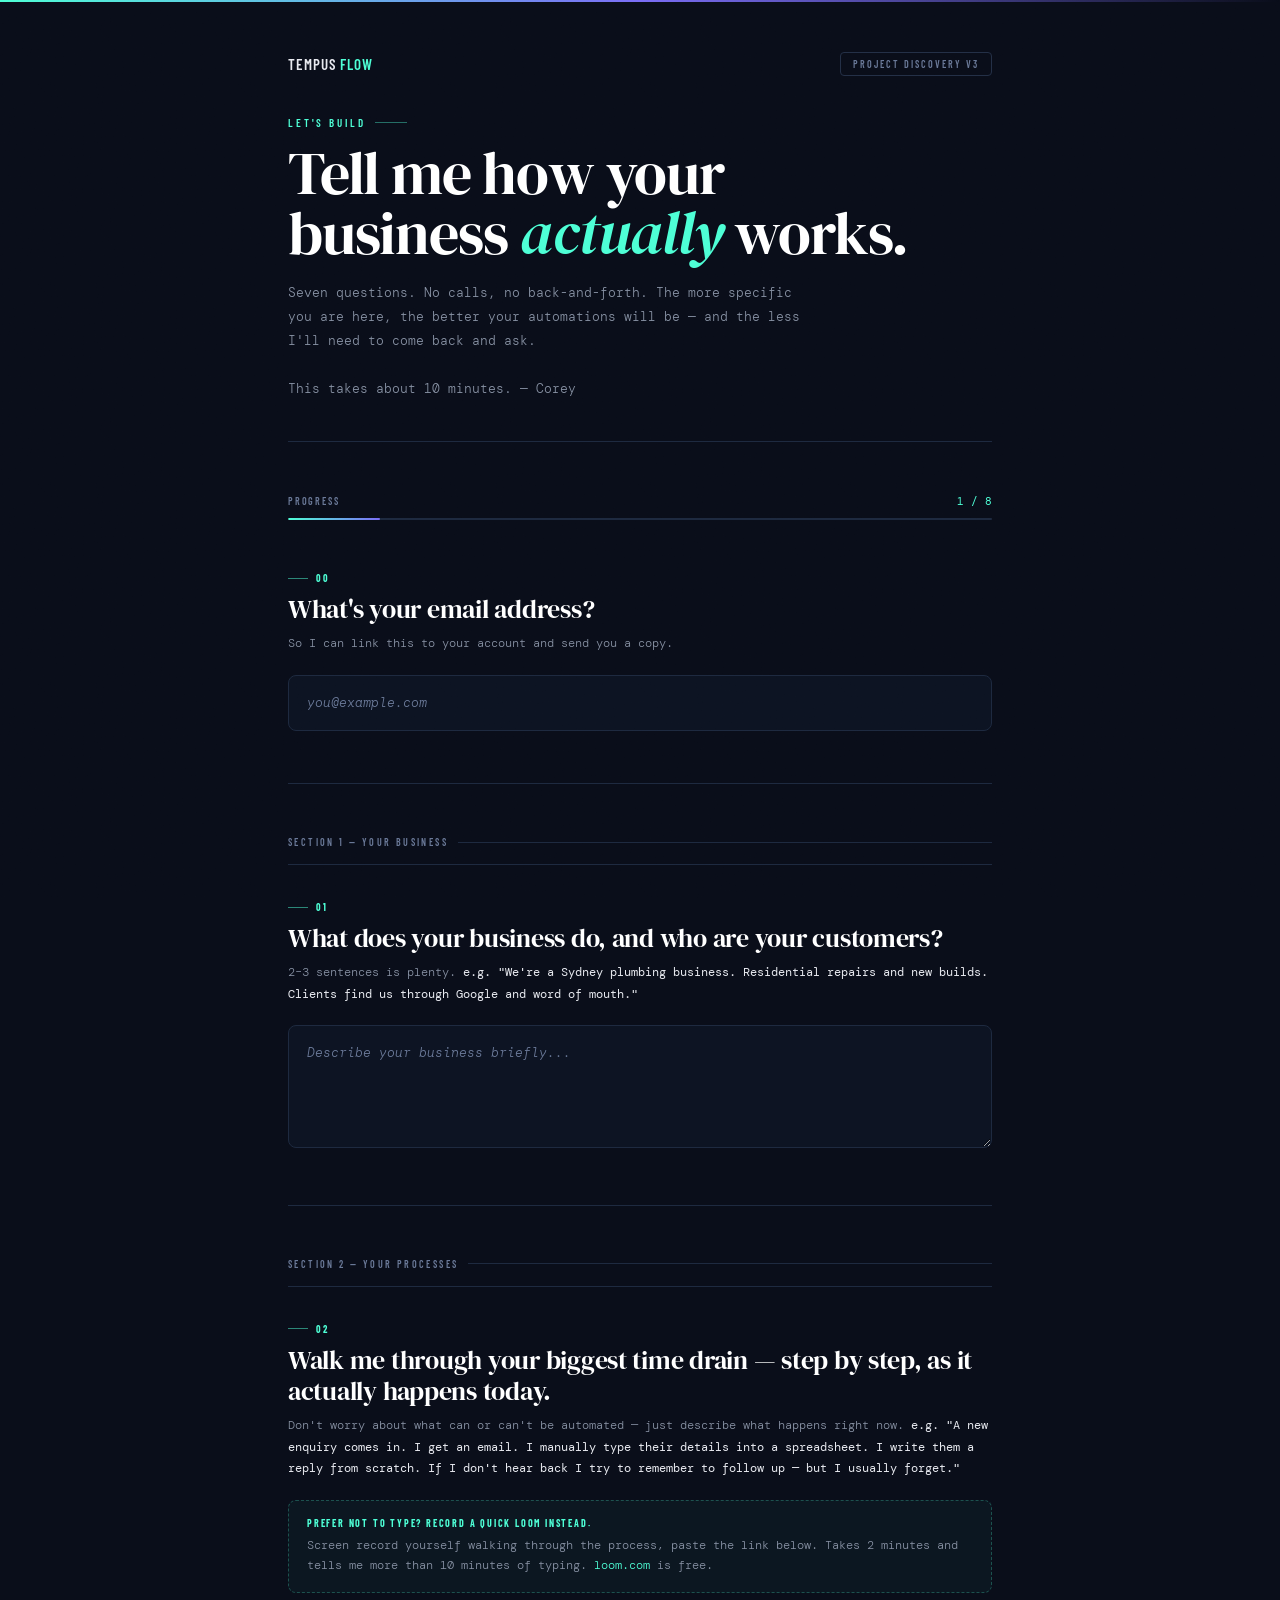
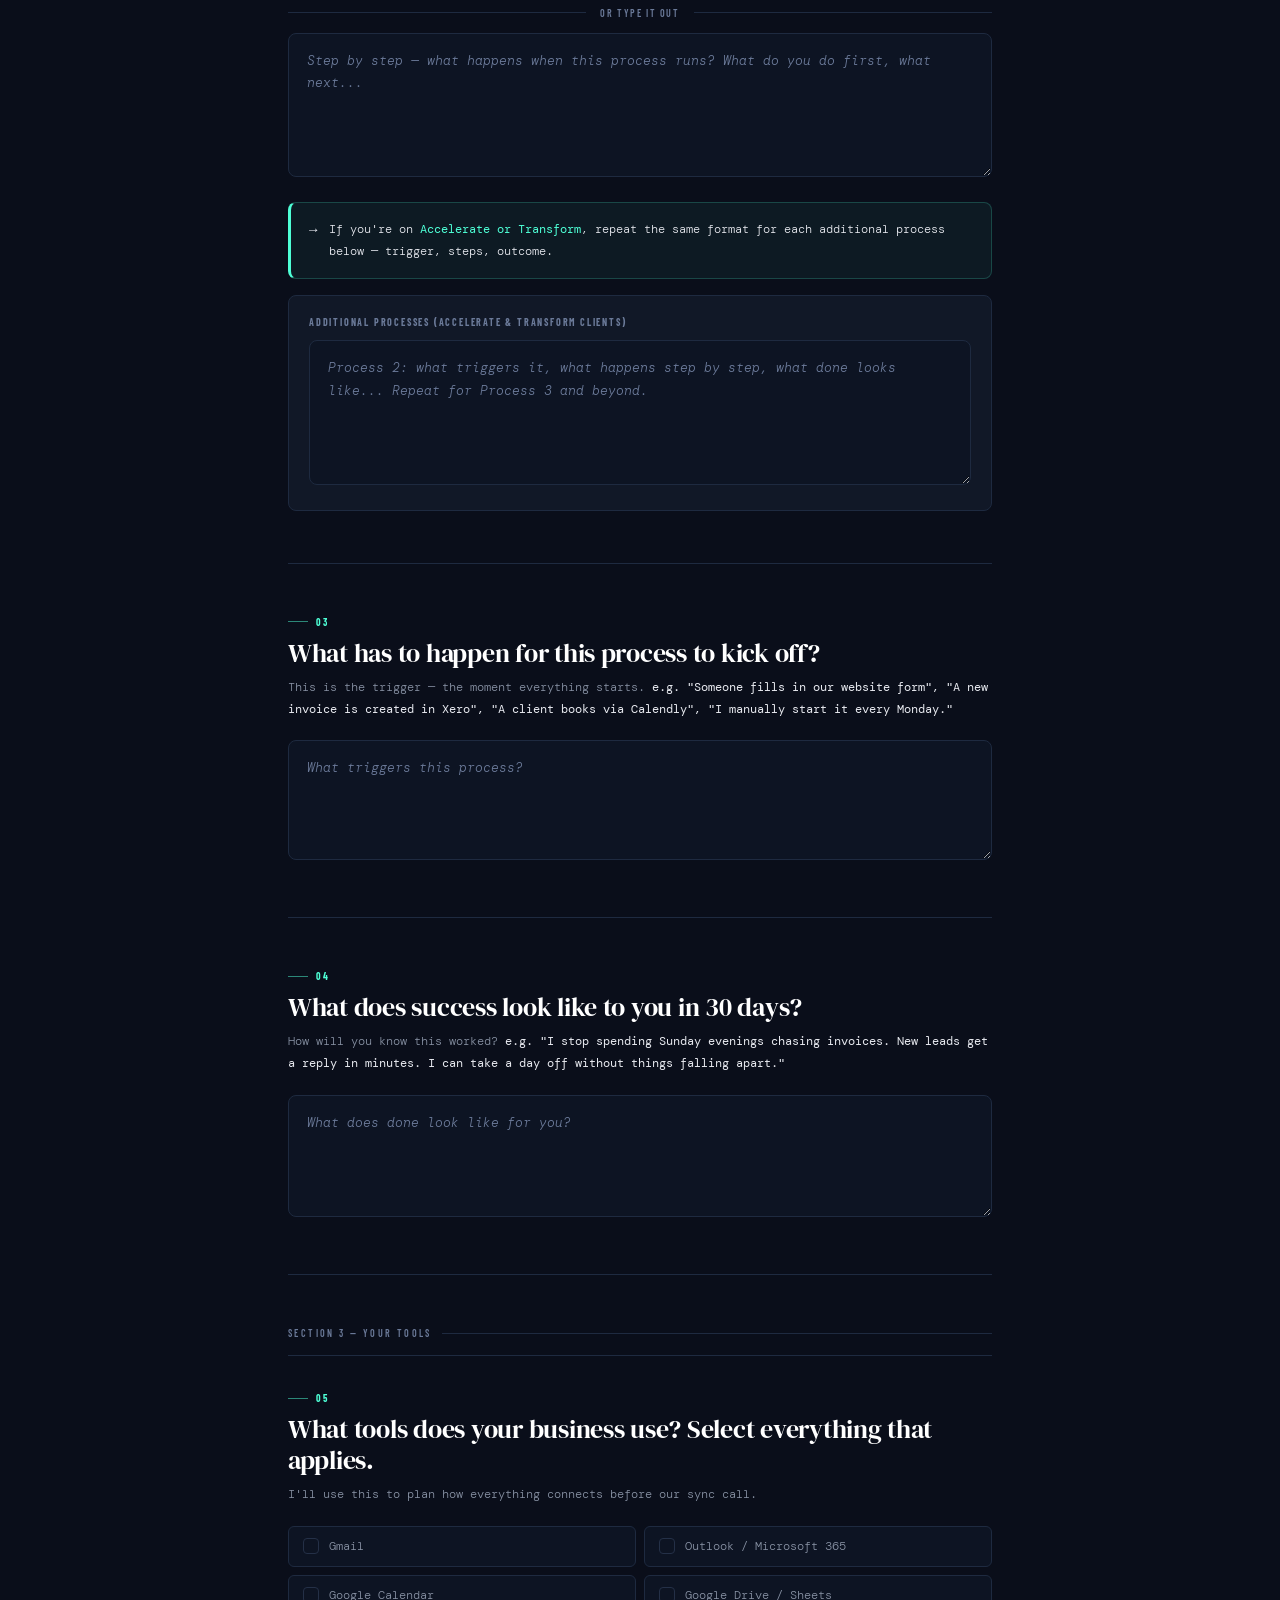
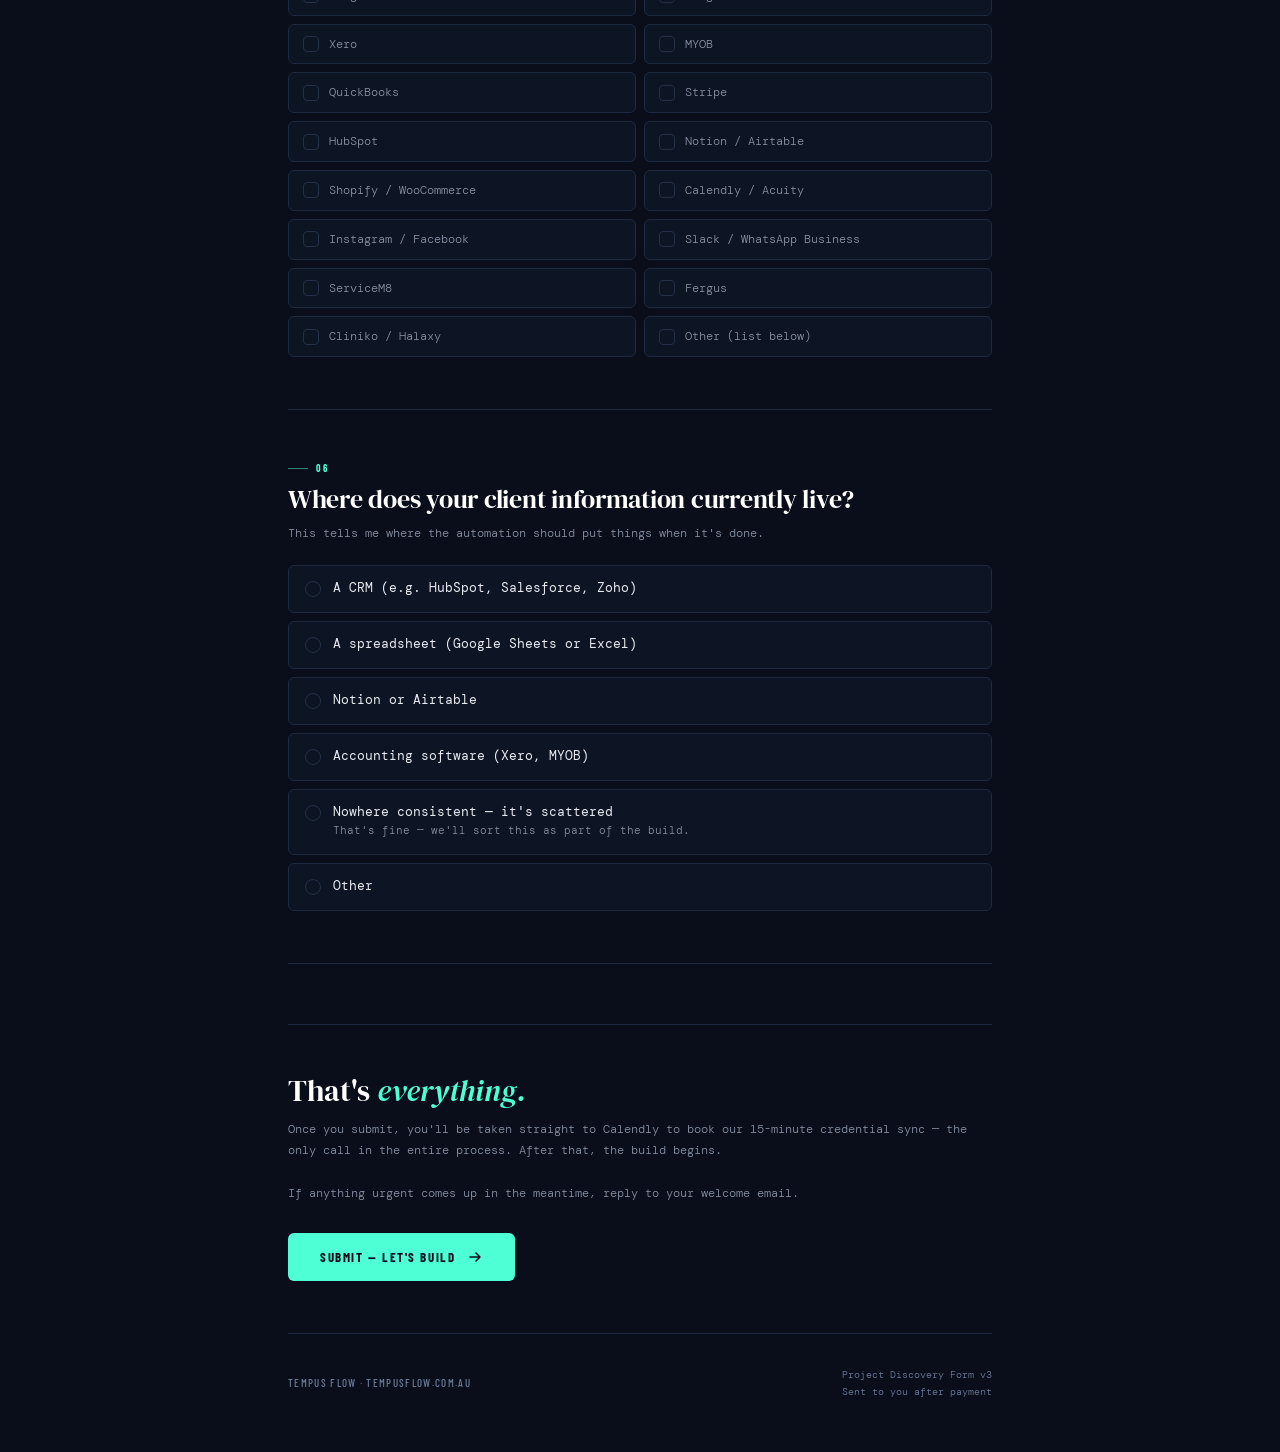
==== discovery.html @ c1fef7b9 "Add discovery form page and clean up mobile CSS - discovery.html: branded post-payment onboarding fo" ====
<!DOCTYPE html>
<html lang="en">
<head>
<meta charset="UTF-8">
<meta name="viewport" content="width=device-width, initial-scale=1.0">
<title>Tempus Flow — Project Discovery Form</title>
<link href="https://fonts.googleapis.com/css2?family=DM+Serif+Display:ital@0;1&family=DM+Mono:wght@300;400;500&family=Barlow+Condensed:wght@400;500;600;700&display=swap" rel="stylesheet">
<style>
  :root {
    --midnight: #0A0E1A;
    --teal: #4EFFD6;
    --violet: #7B6EF6;
    --gold: #C9A84C;
    --cloud: #E8EAF0;
    --muted: #6B7A99;
    --muted2: #8892A4;
    --card: #111827;
    --card2: #0D1423;
    --border: #1E2A40;
    --border2: #243047;
    --f-head: 'DM Serif Display', serif;
    --f-mono: 'DM Mono', monospace;
    --f-ui: 'Barlow Condensed', sans-serif;
  }

  *, *::before, *::after { margin: 0; padding: 0; box-sizing: border-box; }
  html { scroll-behavior: smooth; }

  body {
    background: var(--midnight);
    color: var(--cloud);
    font-family: var(--f-mono);
    font-weight: 300;
    overflow-x: hidden;
    min-height: 100vh;
  }

  body::after {
    content: '';
    position: fixed;
    inset: 0;
    z-index: 9000;
    pointer-events: none;
    opacity: 0.18;
    background-image: url("data:image/svg+xml,%3Csvg xmlns='http://www.w3.org/2000/svg' width='200' height='200'%3E%3Cfilter id='n'%3E%3CfeTurbulence type='fractalNoise' baseFrequency='.85' numOctaves='4' stitchTiles='stitch'/%3E%3C/filter%3E%3Crect width='200' height='200' filter='url(%23n)' opacity='.05'/%3E%3C/svg%3E");
  }

  .top-bar {
    height: 2px;
    background: linear-gradient(90deg, var(--teal), var(--violet), transparent);
    position: fixed;
    top: 0; left: 0; right: 0;
    z-index: 100;
  }

  .wrap {
    max-width: 760px;
    margin: 0 auto;
    padding: 0 28px;
    position: relative;
    z-index: 1;
  }

  /* ── HEADER ── */
  header {
    padding: 52px 0 40px;
    border-bottom: 1px solid var(--border);
    margin-bottom: 52px;
  }

  .logo-row {
    display: flex;
    align-items: center;
    justify-content: space-between;
    margin-bottom: 40px;
  }

  .logo { display: flex; align-items: center; gap: 10px; }

  .logo-name {
    font-family: var(--f-ui);
    font-size: 15px;
    font-weight: 600;
    letter-spacing: .06em;
    text-transform: uppercase;
    color: var(--cloud);
  }

  .logo-name em { color: var(--teal); font-style: normal; }

  .doc-tag {
    font-family: var(--f-ui);
    font-size: 10px;
    font-weight: 600;
    letter-spacing: .2em;
    text-transform: uppercase;
    color: var(--muted);
    padding: 5px 12px;
    border: 1px solid var(--border2);
    border-radius: 4px;
  }

  .hero-label {
    font-family: var(--f-ui);
    font-size: 11px;
    font-weight: 600;
    letter-spacing: .26em;
    text-transform: uppercase;
    color: var(--teal);
    margin-bottom: 14px;
    display: flex;
    align-items: center;
    gap: 10px;
  }

  .hero-label::after {
    content: '';
    width: 32px;
    height: 1px;
    background: var(--teal);
    opacity: .4;
  }

  h1 {
    font-family: var(--f-head);
    font-size: clamp(38px, 6vw, 60px);
    font-weight: 400;
    line-height: 1;
    letter-spacing: -.02em;
    color: #fff;
    margin-bottom: 18px;
  }

  h1 em { color: var(--teal); font-style: italic; }

  .hero-sub {
    font-family: var(--f-mono);
    font-size: 13px;
    font-weight: 300;
    color: var(--muted2);
    line-height: 1.85;
    max-width: 520px;
  }

  /* ── PROGRESS ── */
  .progress-bar {
    width: 100%;
    height: 2px;
    background: var(--border);
    border-radius: 2px;
    margin-bottom: 52px;
    overflow: hidden;
  }

  .progress-fill {
    height: 100%;
    background: linear-gradient(90deg, var(--teal), var(--violet));
    border-radius: 2px;
    width: 0%;
    transition: width .4s ease;
  }

  .progress-label {
    display: flex;
    justify-content: space-between;
    align-items: center;
    margin-bottom: 10px;
  }

  .progress-text {
    font-family: var(--f-ui);
    font-size: 10px;
    font-weight: 600;
    letter-spacing: .18em;
    text-transform: uppercase;
    color: var(--muted);
  }

  .progress-num {
    font-family: var(--f-mono);
    font-size: 11px;
    font-weight: 400;
    color: var(--teal);
  }

  /* ── QUESTIONS ── */
  .question-block {
    margin-bottom: 52px;
    padding-bottom: 52px;
    border-bottom: 1px solid var(--border);
  }

  .question-block:last-of-type { border-bottom: none; }

  .q-num {
    font-family: var(--f-ui);
    font-size: 10px;
    font-weight: 700;
    letter-spacing: .22em;
    text-transform: uppercase;
    color: var(--teal);
    margin-bottom: 10px;
    display: flex;
    align-items: center;
    gap: 8px;
  }

  .q-num::before {
    content: '';
    width: 20px;
    height: 1px;
    background: var(--teal);
    opacity: .5;
  }

  .q-label {
    font-family: var(--f-head);
    font-size: clamp(20px, 3vw, 26px);
    font-weight: 400;
    color: #fff;
    line-height: 1.2;
    margin-bottom: 8px;
    letter-spacing: -.01em;
  }

  .q-helper {
    font-family: var(--f-mono);
    font-size: 12px;
    font-weight: 300;
    color: var(--muted2);
    line-height: 1.8;
    margin-bottom: 20px;
  }

  .q-helper strong { color: var(--cloud); font-weight: 400; }

  /* ── INPUTS ── */
  textarea, input[type="text"], input[type="email"] {
    width: 100%;
    background: var(--card2);
    border: 1px solid var(--border);
    border-radius: 8px;
    color: var(--cloud);
    font-family: var(--f-mono);
    font-size: 13px;
    font-weight: 300;
    padding: 16px 18px;
    outline: none;
    resize: vertical;
    transition: border-color .2s, background .2s;
    line-height: 1.7;
    -webkit-appearance: none;
  }

  textarea:focus, input[type="text"]:focus, input[type="email"]:focus {
    border-color: var(--teal);
    background: rgba(78, 255, 214, .03);
  }

  textarea::placeholder, input::placeholder {
    color: var(--muted);
    font-style: italic;
  }

  textarea { min-height: 120px; }

  input.field-error { border-color: #FF6B6B !important; }

  /* ── CHECKBOXES ── */
  .check-grid {
    display: grid;
    grid-template-columns: 1fr 1fr;
    gap: 8px;
  }

  @media (max-width: 520px) { .check-grid { grid-template-columns: 1fr; } }

  .check-item {
    display: flex;
    align-items: center;
    gap: 10px;
    padding: 11px 14px;
    background: var(--card2);
    border: 1px solid var(--border);
    border-radius: 6px;
    cursor: pointer;
    transition: border-color .15s, background .15s;
    user-select: none;
  }

  .check-item:hover { border-color: var(--border2); background: rgba(255,255,255,.02); }

  .check-item.selected {
    border-color: var(--teal);
    background: rgba(78, 255, 214, .05);
  }

  .check-box {
    width: 16px;
    height: 16px;
    border: 1.5px solid var(--border2);
    border-radius: 4px;
    flex-shrink: 0;
    display: flex;
    align-items: center;
    justify-content: center;
    transition: border-color .15s, background .15s;
  }

  .check-item.selected .check-box { border-color: var(--teal); background: var(--teal); }

  .check-box svg { width: 10px; height: 10px; opacity: 0; transition: opacity .15s; }
  .check-item.selected .check-box svg { opacity: 1; }

  .check-label {
    font-family: var(--f-mono);
    font-size: 12px;
    font-weight: 300;
    color: var(--muted2);
    line-height: 1.4;
  }

  .check-item.selected .check-label { color: var(--cloud); }

  /* ── RADIO ── */
  .radio-stack { display: flex; flex-direction: column; gap: 8px; }

  .radio-item {
    display: flex;
    align-items: flex-start;
    gap: 12px;
    padding: 14px 16px;
    background: var(--card2);
    border: 1px solid var(--border);
    border-radius: 6px;
    cursor: pointer;
    transition: border-color .15s, background .15s;
    user-select: none;
  }

  .radio-item:hover { border-color: var(--border2); background: rgba(255,255,255,.02); }
  .radio-item.selected { border-color: var(--teal); background: rgba(78, 255, 214, .05); }

  .radio-dot {
    width: 16px;
    height: 16px;
    border: 1.5px solid var(--border2);
    border-radius: 50%;
    flex-shrink: 0;
    margin-top: 1px;
    display: flex;
    align-items: center;
    justify-content: center;
    transition: border-color .15s;
  }

  .radio-item.selected .radio-dot { border-color: var(--teal); }

  .radio-dot-inner {
    width: 8px;
    height: 8px;
    border-radius: 50%;
    background: var(--teal);
    opacity: 0;
    transition: opacity .15s;
  }

  .radio-item.selected .radio-dot-inner { opacity: 1; }
  .radio-content { flex: 1; }

  .radio-label {
    font-family: var(--f-mono);
    font-size: 12.5px;
    font-weight: 400;
    color: var(--cloud);
    margin-bottom: 2px;
  }

  .radio-sub {
    font-family: var(--f-mono);
    font-size: 11px;
    font-weight: 300;
    color: var(--muted2);
    line-height: 1.6;
  }

  /* ── MEDIA OPTION ── */
  .media-option {
    margin-top: 16px;
    padding: 16px 18px;
    background: rgba(78, 255, 214, .04);
    border: 1px dashed rgba(78, 255, 214, .25);
    border-radius: 8px;
  }

  .media-option-label {
    font-family: var(--f-ui);
    font-size: 10px;
    font-weight: 700;
    letter-spacing: .18em;
    text-transform: uppercase;
    color: var(--teal);
    margin-bottom: 6px;
  }

  .media-option-text {
    font-family: var(--f-mono);
    font-size: 12px;
    font-weight: 300;
    color: var(--muted2);
    line-height: 1.7;
  }

  .media-option-text a { color: var(--teal); text-decoration: none; }

  .divider-or {
    display: flex;
    align-items: center;
    gap: 14px;
    margin: 14px 0;
    font-family: var(--f-ui);
    font-size: 10px;
    font-weight: 600;
    letter-spacing: .16em;
    text-transform: uppercase;
    color: var(--muted);
  }

  .divider-or::before, .divider-or::after {
    content: '';
    flex: 1;
    height: 1px;
    background: var(--border);
  }

  /* ── CONDITIONAL ── */
  .conditional-block {
    display: none;
    margin-top: 20px;
    padding: 20px;
    background: var(--card);
    border: 1px solid var(--border);
    border-radius: 8px;
  }

  .conditional-block.visible { display: block; }

  .conditional-label {
    font-family: var(--f-ui);
    font-size: 10px;
    font-weight: 700;
    letter-spacing: .18em;
    text-transform: uppercase;
    color: var(--muted);
    margin-bottom: 12px;
  }

  /* ── SUBMIT ── */
  .submit-section {
    margin-top: 60px;
    padding-top: 48px;
    border-top: 1px solid var(--border);
  }

  .submit-intro {
    font-family: var(--f-head);
    font-size: clamp(22px, 3.5vw, 30px);
    font-weight: 400;
    color: #fff;
    line-height: 1.2;
    margin-bottom: 10px;
  }

  .submit-intro em { color: var(--teal); font-style: italic; }

  .submit-sub {
    font-family: var(--f-mono);
    font-size: 12px;
    font-weight: 300;
    color: var(--muted2);
    line-height: 1.8;
    margin-bottom: 28px;
  }

  .btn-submit {
    display: inline-flex;
    align-items: center;
    gap: 12px;
    background: var(--teal);
    color: var(--midnight);
    font-family: var(--f-ui);
    font-size: 13px;
    font-weight: 700;
    letter-spacing: .12em;
    text-transform: uppercase;
    padding: 16px 32px;
    border-radius: 6px;
    border: none;
    cursor: pointer;
    transition: opacity .15s, transform .15s;
  }

  .btn-submit:hover:not(:disabled) { opacity: .9; transform: translateY(-1px); }
  .btn-submit:active:not(:disabled) { transform: translateY(0); }
  .btn-submit:disabled { opacity: .5; cursor: not-allowed; }

  .btn-submit svg { width: 16px; height: 16px; transition: transform .2s; }
  .btn-submit:hover:not(:disabled) svg { transform: translateX(3px); }

  /* ── CALLOUT ── */
  .callout {
    display: flex;
    gap: 12px;
    align-items: flex-start;
    padding: 16px 18px;
    background: rgba(78, 255, 214, .05);
    border: 1px solid rgba(78, 255, 214, .2);
    border-left: 3px solid var(--teal);
    border-radius: 8px;
    margin-top: 16px;
  }

  .callout-icon { font-size: 14px; flex-shrink: 0; margin-top: 1px; }

  .callout-text {
    font-family: var(--f-mono);
    font-size: 12px;
    font-weight: 300;
    color: var(--cloud);
    line-height: 1.8;
  }

  .callout-text strong { color: var(--teal); font-weight: 400; }

  /* ── ERROR ── */
  .error-msg {
    display: none;
    margin-top: 16px;
    padding: 14px 18px;
    background: rgba(255, 107, 107, .06);
    border: 1px solid rgba(255, 107, 107, .3);
    border-radius: 8px;
    font-family: var(--f-mono);
    font-size: 12px;
    font-weight: 300;
    color: #FF6B6B;
    line-height: 1.7;
  }

  /* ── SUCCESS SCREEN ── */
  #success-screen {
    display: none;
    text-align: center;
    padding: 80px 0 120px;
  }

  .success-icon {
    width: 64px;
    height: 64px;
    border-radius: 50%;
    background: rgba(78,255,214,0.08);
    border: 1px solid var(--teal);
    display: inline-flex;
    align-items: center;
    justify-content: center;
    color: var(--teal);
    box-shadow: 0 0 40px -8px rgba(78,255,214,0.4);
    margin-bottom: 28px;
  }

  .success-title {
    font-family: var(--f-head);
    font-size: clamp(28px, 4vw, 42px);
    font-weight: 400;
    color: #fff;
    line-height: 1.1;
    margin-bottom: 16px;
  }

  .success-title em { color: var(--teal); font-style: italic; }

  .success-sub {
    font-family: var(--f-mono);
    font-size: 13px;
    font-weight: 300;
    color: var(--muted2);
    line-height: 1.8;
    max-width: 460px;
    margin: 0 auto 32px;
  }

  .success-redirecting {
    font-family: var(--f-ui);
    font-size: 10px;
    font-weight: 600;
    letter-spacing: .22em;
    text-transform: uppercase;
    color: var(--muted);
  }

  /* ── SECTION DIVIDERS ── */
  .section-head {
    margin-bottom: 36px;
    padding-bottom: 16px;
    border-bottom: 1px solid var(--border);
  }

  .section-tag {
    font-family: var(--f-ui);
    font-size: 10px;
    font-weight: 600;
    letter-spacing: .24em;
    text-transform: uppercase;
    color: var(--muted);
    display: flex;
    align-items: center;
    gap: 10px;
  }

  .section-tag::after {
    content: '';
    flex: 1;
    height: 1px;
    background: var(--border);
  }

  /* ── FOOTER ── */
  footer {
    border-top: 1px solid var(--border);
    padding: 32px 0 52px;
    margin-top: 52px;
    display: flex;
    align-items: center;
    justify-content: space-between;
    flex-wrap: wrap;
    gap: 12px;
  }

  .ft-left {
    font-family: var(--f-ui);
    font-size: 11px;
    font-weight: 500;
    letter-spacing: .12em;
    text-transform: uppercase;
    color: var(--muted);
  }

  .ft-right {
    font-family: var(--f-mono);
    font-size: 10px;
    font-weight: 300;
    color: var(--muted);
    text-align: right;
    line-height: 1.7;
  }
</style>
</head>
<body>

<script>
  // ── Config ──────────────────────────────────────────────
  var DISCOVERY_WEBHOOK = 'https://hook.eu1.make.com/rgixn27tl7wlycj8jnabgulsy29ik3ag';
  var CALENDLY_URL = 'https://calendly.com/corey-tempusflow/30min'; // Replace with your Calendly booking link
</script>

<div class="top-bar"></div>

<div class="wrap">

  <header>
    <div class="logo-row">
      <div class="logo">
        <div class="logo-name">Tempus <em>Flow</em></div>
      </div>
      <div class="doc-tag">Project Discovery v3</div>
    </div>

    <div class="hero-label">Let's build</div>
    <h1>Tell me how your<br>business <em>actually</em> works.</h1>
    <p class="hero-sub">Seven questions. No calls, no back-and-forth. The more specific you are here, the better your automations will be — and the less I'll need to come back and ask.<br><br>This takes about 10 minutes. — Corey</p>
  </header>

  <!-- SUCCESS SCREEN -->
  <div id="success-screen">
    <div class="success-icon">
      <svg width="28" height="28" viewBox="0 0 24 24" fill="none"><path d="M5 13l4 4L19 7" stroke="currentColor" stroke-width="2" stroke-linecap="round" stroke-linejoin="round"/></svg>
    </div>
    <div class="success-title">You're all set,<br><em>let's build.</em></div>
    <p class="success-sub">I'll review your answers and have everything mapped before our sync call. Taking you to Calendly now to lock in your 15-minute slot.</p>
    <div class="success-redirecting">Redirecting to Calendly…</div>
  </div>

  <!-- FORM BODY -->
  <div id="form-body">

    <!-- PROGRESS -->
    <div class="progress-label">
      <span class="progress-text">Progress</span>
      <span class="progress-num" id="progress-num">0 / 8</span>
    </div>
    <div class="progress-bar">
      <div class="progress-fill" id="progress-fill"></div>
    </div>

    <!-- EMAIL -->
    <div class="question-block">
      <div class="q-num">00</div>
      <div class="q-label">What's your email address?</div>
      <p class="q-helper">So I can link this to your account and send you a copy.</p>
      <input type="email" id="email" placeholder="you@example.com" oninput="updateProgress()"/>
    </div>

    <!-- SECTION 1 -->
    <div class="section-head">
      <div class="section-tag">Section 1 — Your Business</div>
    </div>

    <!-- Q1 -->
    <div class="question-block" data-q="1">
      <div class="q-num">01</div>
      <div class="q-label">What does your business do, and who are your customers?</div>
      <p class="q-helper">2–3 sentences is plenty. <strong>e.g. "We're a Sydney plumbing business. Residential repairs and new builds. Clients find us through Google and word of mouth."</strong></p>
      <textarea id="q1" placeholder="Describe your business briefly..." rows="4" oninput="updateProgress()"></textarea>
    </div>

    <!-- SECTION 2 -->
    <div class="section-head">
      <div class="section-tag">Section 2 — Your Processes</div>
    </div>

    <!-- Q2 -->
    <div class="question-block" data-q="2">
      <div class="q-num">02</div>
      <div class="q-label">Walk me through your biggest time drain — step by step, as it actually happens today.</div>
      <p class="q-helper">Don't worry about what can or can't be automated — just describe what happens right now. <strong>e.g. "A new enquiry comes in. I get an email. I manually type their details into a spreadsheet. I write them a reply from scratch. If I don't hear back I try to remember to follow up — but I usually forget."</strong></p>

      <div class="media-option">
        <div class="media-option-label">Prefer not to type? Record a quick Loom instead.</div>
        <p class="media-option-text">Screen record yourself walking through the process, paste the link below. Takes 2 minutes and tells me more than 10 minutes of typing. <a href="https://loom.com" target="_blank">loom.com</a> is free.</p>
      </div>
      <div class="divider-or">or type it out</div>

      <textarea id="q2" placeholder="Step by step — what happens when this process runs? What do you do first, what next..." rows="5" oninput="updateProgress()"></textarea>

      <div class="callout" style="margin-top:20px;">
        <div class="callout-icon">→</div>
        <div class="callout-text">If you're on <strong>Accelerate or Transform</strong>, repeat the same format for each additional process below — trigger, steps, outcome.</div>
      </div>
      <div class="conditional-block" id="extra-processes" style="display:block; margin-top:16px;">
        <div class="conditional-label">Additional Processes (Accelerate &amp; Transform clients)</div>
        <textarea id="q2b" placeholder="Process 2: what triggers it, what happens step by step, what done looks like... Repeat for Process 3 and beyond." rows="5"></textarea>
      </div>
    </div>

    <!-- Q3 -->
    <div class="question-block" data-q="3">
      <div class="q-num">03</div>
      <div class="q-label">What has to happen for this process to kick off?</div>
      <p class="q-helper">This is the trigger — the moment everything starts. <strong>e.g. "Someone fills in our website form", "A new invoice is created in Xero", "A client books via Calendly", "I manually start it every Monday."</strong></p>
      <textarea id="q3" placeholder="What triggers this process?" rows="3" oninput="updateProgress()"></textarea>
    </div>

    <!-- Q4 -->
    <div class="question-block" data-q="4">
      <div class="q-num">04</div>
      <div class="q-label">What does success look like to you in 30 days?</div>
      <p class="q-helper">How will you know this worked? <strong>e.g. "I stop spending Sunday evenings chasing invoices. New leads get a reply in minutes. I can take a day off without things falling apart."</strong></p>
      <textarea id="q4" placeholder="What does done look like for you?" rows="4" oninput="updateProgress()"></textarea>
    </div>

    <!-- SECTION 3 -->
    <div class="section-head">
      <div class="section-tag">Section 3 — Your Tools</div>
    </div>

    <!-- Q5 -->
    <div class="question-block" data-q="5">
      <div class="q-num">05</div>
      <div class="q-label">What tools does your business use? Select everything that applies.</div>
      <p class="q-helper">I'll use this to plan how everything connects before our sync call.</p>

      <div class="check-grid" id="tools-grid">
        <div class="check-item" onclick="toggleCheck(this)">
          <div class="check-box"><svg viewBox="0 0 10 8" fill="none"><path d="M1 4l3 3 5-6" stroke="#0A0E1A" stroke-width="1.5" stroke-linecap="round" stroke-linejoin="round"/></svg></div>
          <span class="check-label">Gmail</span>
        </div>
        <div class="check-item" onclick="toggleCheck(this)">
          <div class="check-box"><svg viewBox="0 0 10 8" fill="none"><path d="M1 4l3 3 5-6" stroke="#0A0E1A" stroke-width="1.5" stroke-linecap="round" stroke-linejoin="round"/></svg></div>
          <span class="check-label">Outlook / Microsoft 365</span>
        </div>
        <div class="check-item" onclick="toggleCheck(this)">
          <div class="check-box"><svg viewBox="0 0 10 8" fill="none"><path d="M1 4l3 3 5-6" stroke="#0A0E1A" stroke-width="1.5" stroke-linecap="round" stroke-linejoin="round"/></svg></div>
          <span class="check-label">Google Calendar</span>
        </div>
        <div class="check-item" onclick="toggleCheck(this)">
          <div class="check-box"><svg viewBox="0 0 10 8" fill="none"><path d="M1 4l3 3 5-6" stroke="#0A0E1A" stroke-width="1.5" stroke-linecap="round" stroke-linejoin="round"/></svg></div>
          <span class="check-label">Google Drive / Sheets</span>
        </div>
        <div class="check-item" onclick="toggleCheck(this)">
          <div class="check-box"><svg viewBox="0 0 10 8" fill="none"><path d="M1 4l3 3 5-6" stroke="#0A0E1A" stroke-width="1.5" stroke-linecap="round" stroke-linejoin="round"/></svg></div>
          <span class="check-label">Xero</span>
        </div>
        <div class="check-item" onclick="toggleCheck(this)">
          <div class="check-box"><svg viewBox="0 0 10 8" fill="none"><path d="M1 4l3 3 5-6" stroke="#0A0E1A" stroke-width="1.5" stroke-linecap="round" stroke-linejoin="round"/></svg></div>
          <span class="check-label">MYOB</span>
        </div>
        <div class="check-item" onclick="toggleCheck(this)">
          <div class="check-box"><svg viewBox="0 0 10 8" fill="none"><path d="M1 4l3 3 5-6" stroke="#0A0E1A" stroke-width="1.5" stroke-linecap="round" stroke-linejoin="round"/></svg></div>
          <span class="check-label">QuickBooks</span>
        </div>
        <div class="check-item" onclick="toggleCheck(this)">
          <div class="check-box"><svg viewBox="0 0 10 8" fill="none"><path d="M1 4l3 3 5-6" stroke="#0A0E1A" stroke-width="1.5" stroke-linecap="round" stroke-linejoin="round"/></svg></div>
          <span class="check-label">Stripe</span>
        </div>
        <div class="check-item" onclick="toggleCheck(this)">
          <div class="check-box"><svg viewBox="0 0 10 8" fill="none"><path d="M1 4l3 3 5-6" stroke="#0A0E1A" stroke-width="1.5" stroke-linecap="round" stroke-linejoin="round"/></svg></div>
          <span class="check-label">HubSpot</span>
        </div>
        <div class="check-item" onclick="toggleCheck(this)">
          <div class="check-box"><svg viewBox="0 0 10 8" fill="none"><path d="M1 4l3 3 5-6" stroke="#0A0E1A" stroke-width="1.5" stroke-linecap="round" stroke-linejoin="round"/></svg></div>
          <span class="check-label">Notion / Airtable</span>
        </div>
        <div class="check-item" onclick="toggleCheck(this)">
          <div class="check-box"><svg viewBox="0 0 10 8" fill="none"><path d="M1 4l3 3 5-6" stroke="#0A0E1A" stroke-width="1.5" stroke-linecap="round" stroke-linejoin="round"/></svg></div>
          <span class="check-label">Shopify / WooCommerce</span>
        </div>
        <div class="check-item" onclick="toggleCheck(this)">
          <div class="check-box"><svg viewBox="0 0 10 8" fill="none"><path d="M1 4l3 3 5-6" stroke="#0A0E1A" stroke-width="1.5" stroke-linecap="round" stroke-linejoin="round"/></svg></div>
          <span class="check-label">Calendly / Acuity</span>
        </div>
        <div class="check-item" onclick="toggleCheck(this)">
          <div class="check-box"><svg viewBox="0 0 10 8" fill="none"><path d="M1 4l3 3 5-6" stroke="#0A0E1A" stroke-width="1.5" stroke-linecap="round" stroke-linejoin="round"/></svg></div>
          <span class="check-label">Instagram / Facebook</span>
        </div>
        <div class="check-item" onclick="toggleCheck(this)">
          <div class="check-box"><svg viewBox="0 0 10 8" fill="none"><path d="M1 4l3 3 5-6" stroke="#0A0E1A" stroke-width="1.5" stroke-linecap="round" stroke-linejoin="round"/></svg></div>
          <span class="check-label">Slack / WhatsApp Business</span>
        </div>
        <div class="check-item" onclick="toggleCheck(this)">
          <div class="check-box"><svg viewBox="0 0 10 8" fill="none"><path d="M1 4l3 3 5-6" stroke="#0A0E1A" stroke-width="1.5" stroke-linecap="round" stroke-linejoin="round"/></svg></div>
          <span class="check-label">ServiceM8</span>
        </div>
        <div class="check-item" onclick="toggleCheck(this)">
          <div class="check-box"><svg viewBox="0 0 10 8" fill="none"><path d="M1 4l3 3 5-6" stroke="#0A0E1A" stroke-width="1.5" stroke-linecap="round" stroke-linejoin="round"/></svg></div>
          <span class="check-label">Fergus</span>
        </div>
        <div class="check-item" onclick="toggleCheck(this)">
          <div class="check-box"><svg viewBox="0 0 10 8" fill="none"><path d="M1 4l3 3 5-6" stroke="#0A0E1A" stroke-width="1.5" stroke-linecap="round" stroke-linejoin="round"/></svg></div>
          <span class="check-label">Cliniko / Halaxy</span>
        </div>
        <div class="check-item" onclick="toggleCheck(this)" id="other-check">
          <div class="check-box"><svg viewBox="0 0 10 8" fill="none"><path d="M1 4l3 3 5-6" stroke="#0A0E1A" stroke-width="1.5" stroke-linecap="round" stroke-linejoin="round"/></svg></div>
          <span class="check-label">Other (list below)</span>
        </div>
      </div>

      <div class="conditional-block" id="other-tools-block">
        <div class="conditional-label">Other tools</div>
        <input type="text" id="q6" placeholder="e.g. REI Cloud, Deputy, Lightspeed, Square...">
      </div>
    </div>

    <!-- Q7 -->
    <div class="question-block" data-q="7">
      <div class="q-num">06</div>
      <div class="q-label">Where does your client information currently live?</div>
      <p class="q-helper">This tells me where the automation should put things when it's done.</p>

      <div class="radio-stack" id="data-location">
        <div class="radio-item" onclick="selectRadio(this, 'data-location')">
          <div class="radio-dot"><div class="radio-dot-inner"></div></div>
          <div class="radio-content">
            <div class="radio-label">A CRM (e.g. HubSpot, Salesforce, Zoho)</div>
          </div>
        </div>
        <div class="radio-item" onclick="selectRadio(this, 'data-location')">
          <div class="radio-dot"><div class="radio-dot-inner"></div></div>
          <div class="radio-content">
            <div class="radio-label">A spreadsheet (Google Sheets or Excel)</div>
          </div>
        </div>
        <div class="radio-item" onclick="selectRadio(this, 'data-location')">
          <div class="radio-dot"><div class="radio-dot-inner"></div></div>
          <div class="radio-content">
            <div class="radio-label">Notion or Airtable</div>
          </div>
        </div>
        <div class="radio-item" onclick="selectRadio(this, 'data-location')">
          <div class="radio-dot"><div class="radio-dot-inner"></div></div>
          <div class="radio-content">
            <div class="radio-label">Accounting software (Xero, MYOB)</div>
          </div>
        </div>
        <div class="radio-item" onclick="selectRadio(this, 'data-location')">
          <div class="radio-dot"><div class="radio-dot-inner"></div></div>
          <div class="radio-content">
            <div class="radio-label">Nowhere consistent — it's scattered</div>
            <div class="radio-sub">That's fine — we'll sort this as part of the build.</div>
          </div>
        </div>
        <div class="radio-item" onclick="selectRadio(this, 'data-location')">
          <div class="radio-dot"><div class="radio-dot-inner"></div></div>
          <div class="radio-content">
            <div class="radio-label">Other</div>
          </div>
        </div>
      </div>
    </div>

    <!-- SUBMIT -->
    <div class="submit-section">
      <div class="submit-intro">That's <em>everything.</em></div>
      <p class="submit-sub">Once you submit, you'll be taken straight to Calendly to book our 15-minute credential sync — the only call in the entire process. After that, the build begins.<br><br>If anything urgent comes up in the meantime, reply to your welcome email.</p>
      <button class="btn-submit" id="submit-btn" onclick="handleSubmit()">
        Submit — let's build
        <svg viewBox="0 0 16 16" fill="none"><path d="M3 8h10M9 4l4 4-4 4" stroke="currentColor" stroke-width="1.5" stroke-linecap="round" stroke-linejoin="round"/></svg>
      </button>
      <div class="error-msg" id="submit-error"></div>
    </div>

  </div><!-- /form-body -->

  <footer>
    <div class="ft-left">Tempus Flow · tempusflow.com.au</div>
    <div class="ft-right">Project Discovery Form v3<br>Sent to you after payment</div>
  </footer>

</div>

<script>
  // ── PROGRESS ──────────────────────────────────────────
  function updateProgress() {
    const filled = [
      document.getElementById('email')?.value?.trim(),
      document.getElementById('q1')?.value?.trim(),
      document.getElementById('q2')?.value?.trim(),
      document.getElementById('q3')?.value?.trim(),
      document.getElementById('q4')?.value?.trim(),
      document.querySelectorAll('.check-item.selected').length > 0 ? 'x' : '',
      document.getElementById('q6')?.value?.trim() || 'skip',
      document.querySelector('#data-location .radio-item.selected') ? 'x' : '',
    ].filter(Boolean).length;

    const total = 8;
    const pct = Math.round((filled / total) * 100);
    document.getElementById('progress-fill').style.width = pct + '%';
    document.getElementById('progress-num').textContent = filled + ' / ' + total;
  }

  // ── CHECKBOXES ──────────────────────────────────────
  function toggleCheck(el) {
    el.classList.toggle('selected');
    const otherSelected = document.getElementById('other-check').classList.contains('selected');
    document.getElementById('other-tools-block').classList.toggle('visible', otherSelected);
    updateProgress();
  }

  // ── RADIO ────────────────────────────────────────────
  function selectRadio(el, groupId) {
    document.querySelectorAll('#' + groupId + ' .radio-item').forEach(r => r.classList.remove('selected'));
    el.classList.add('selected');
    updateProgress();
  }

  // ── SUBMIT ───────────────────────────────────────────
  async function handleSubmit() {
    const email       = document.getElementById('email')?.value?.trim();
    const q1          = document.getElementById('q1')?.value?.trim();
    const q2          = document.getElementById('q2')?.value?.trim();
    const q2b         = document.getElementById('q2b')?.value?.trim();
    const q3          = document.getElementById('q3')?.value?.trim();
    const q4          = document.getElementById('q4')?.value?.trim();
    const tools       = Array.from(document.querySelectorAll('#tools-grid .check-item.selected .check-label')).map(el => el.textContent.trim());
    const otherTools  = document.getElementById('q6')?.value?.trim();
    const dataLocation = document.querySelector('#data-location .radio-item.selected .radio-label')?.textContent?.trim();

    // Validate required fields
    const missing = [];
    if (!email)        missing.push('email');
    if (!q1)           missing.push('q1');
    if (!q2)           missing.push('q2');
    if (!q3)           missing.push('q3');
    if (!q4)           missing.push('q4');
    if (!tools.length) missing.push('tools-grid');
    if (!dataLocation) missing.push('data-location');

    if (missing.length) {
      const errEl = document.getElementById('submit-error');
      errEl.textContent = 'Please fill in all required fields before submitting.';
      errEl.style.display = 'block';
      const first = document.getElementById(missing[0]);
      if (first) first.scrollIntoView({ behavior: 'smooth', block: 'center' });
      return;
    }

    document.getElementById('submit-error').style.display = 'none';

    const btn = document.getElementById('submit-btn');
    btn.disabled = true;
    btn.innerHTML = 'Sending…';

    try {
      await fetch(DISCOVERY_WEBHOOK, {
        method: 'POST',
        headers: { 'Content-Type': 'application/json' },
        body: JSON.stringify({
          source:             'discovery-form',
          email,
          businessDescription: q1,
          mainProcess:         q2,
          additionalProcesses: q2b || '',
          trigger:             q3,
          successDefinition:   q4,
          tools:               tools.join(', '),
          otherTools:          otherTools || '',
          dataLocation,
          submittedAt:         new Date().toISOString(),
        }),
      });
    } catch (_) { /* fail silently — don't block the redirect */ }

    // Show success + redirect
    document.getElementById('form-body').style.display = 'none';
    document.getElementById('success-screen').style.display = 'block';
    window.scrollTo({ top: 0, behavior: 'smooth' });

    setTimeout(function() {
      window.location.href = CALENDLY_URL;
    }, 3000);
  }

  // Init
  updateProgress();
</script>
</body>
</html>
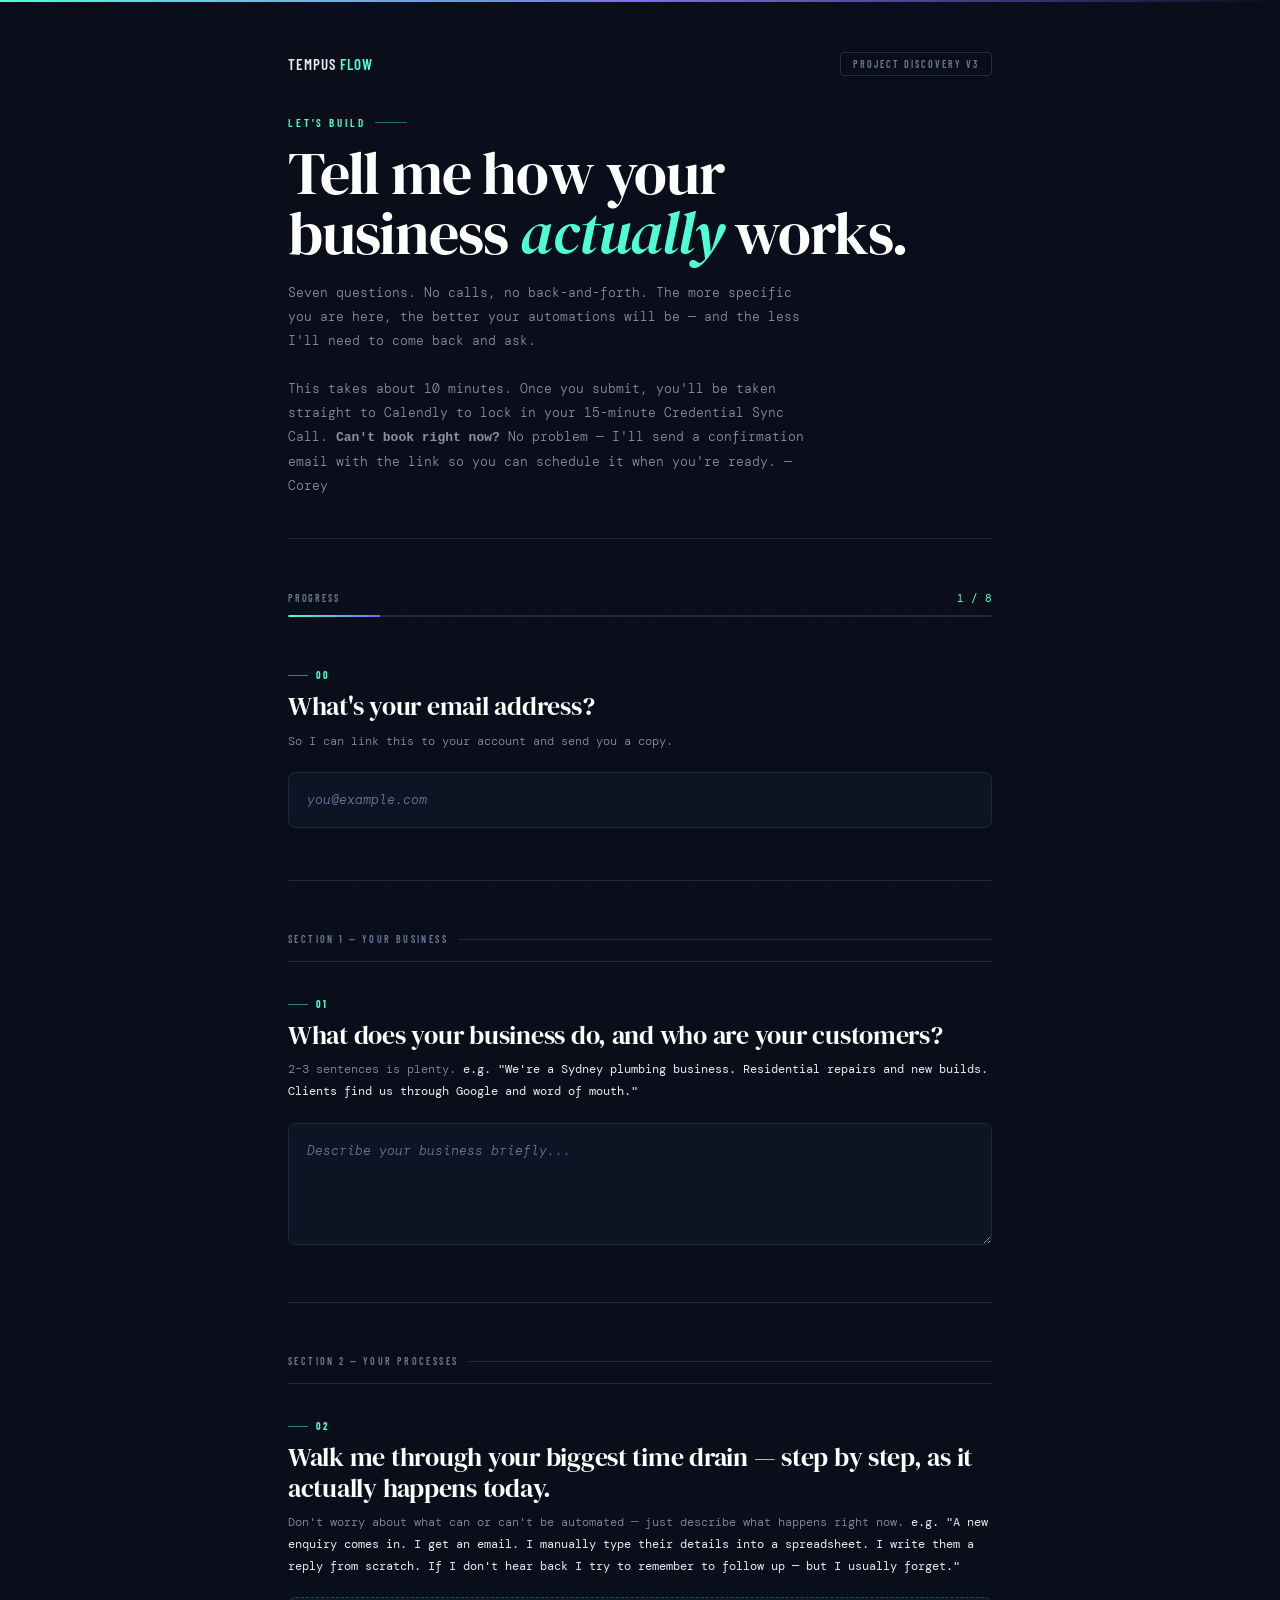
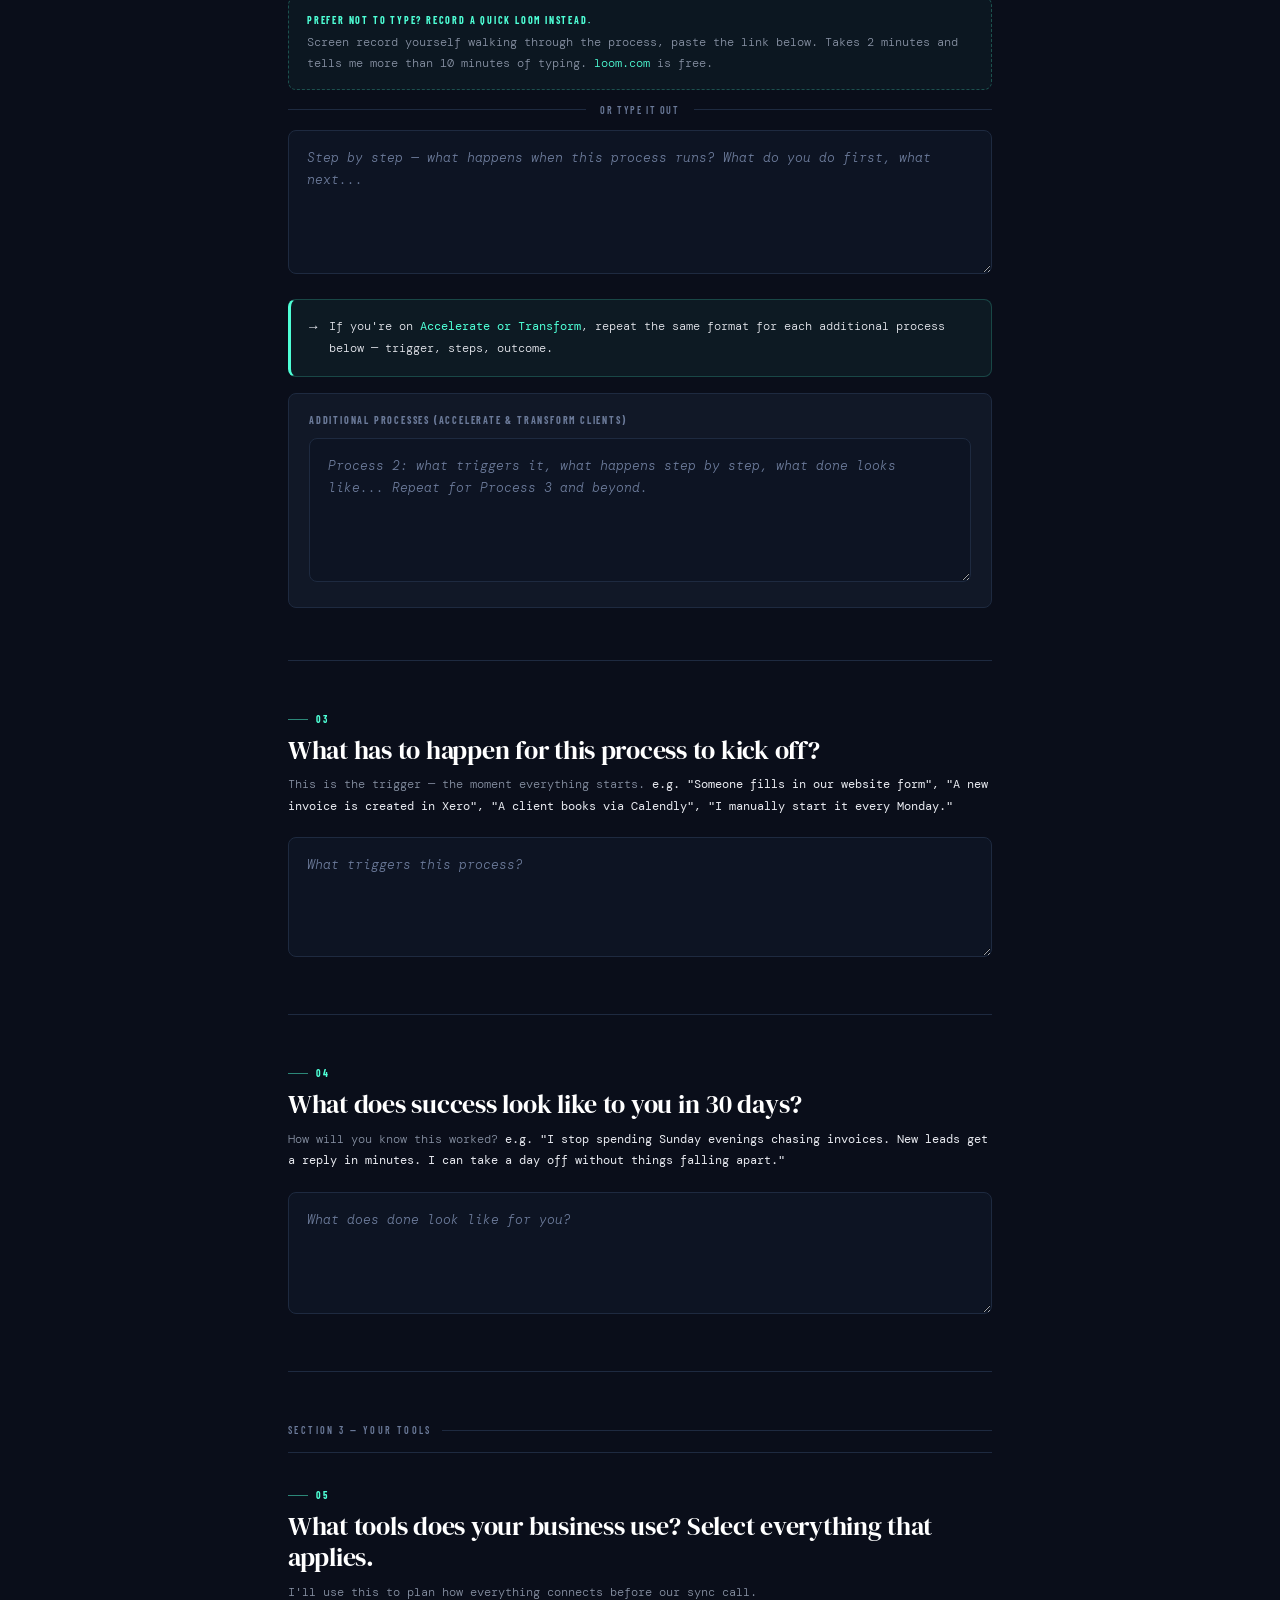
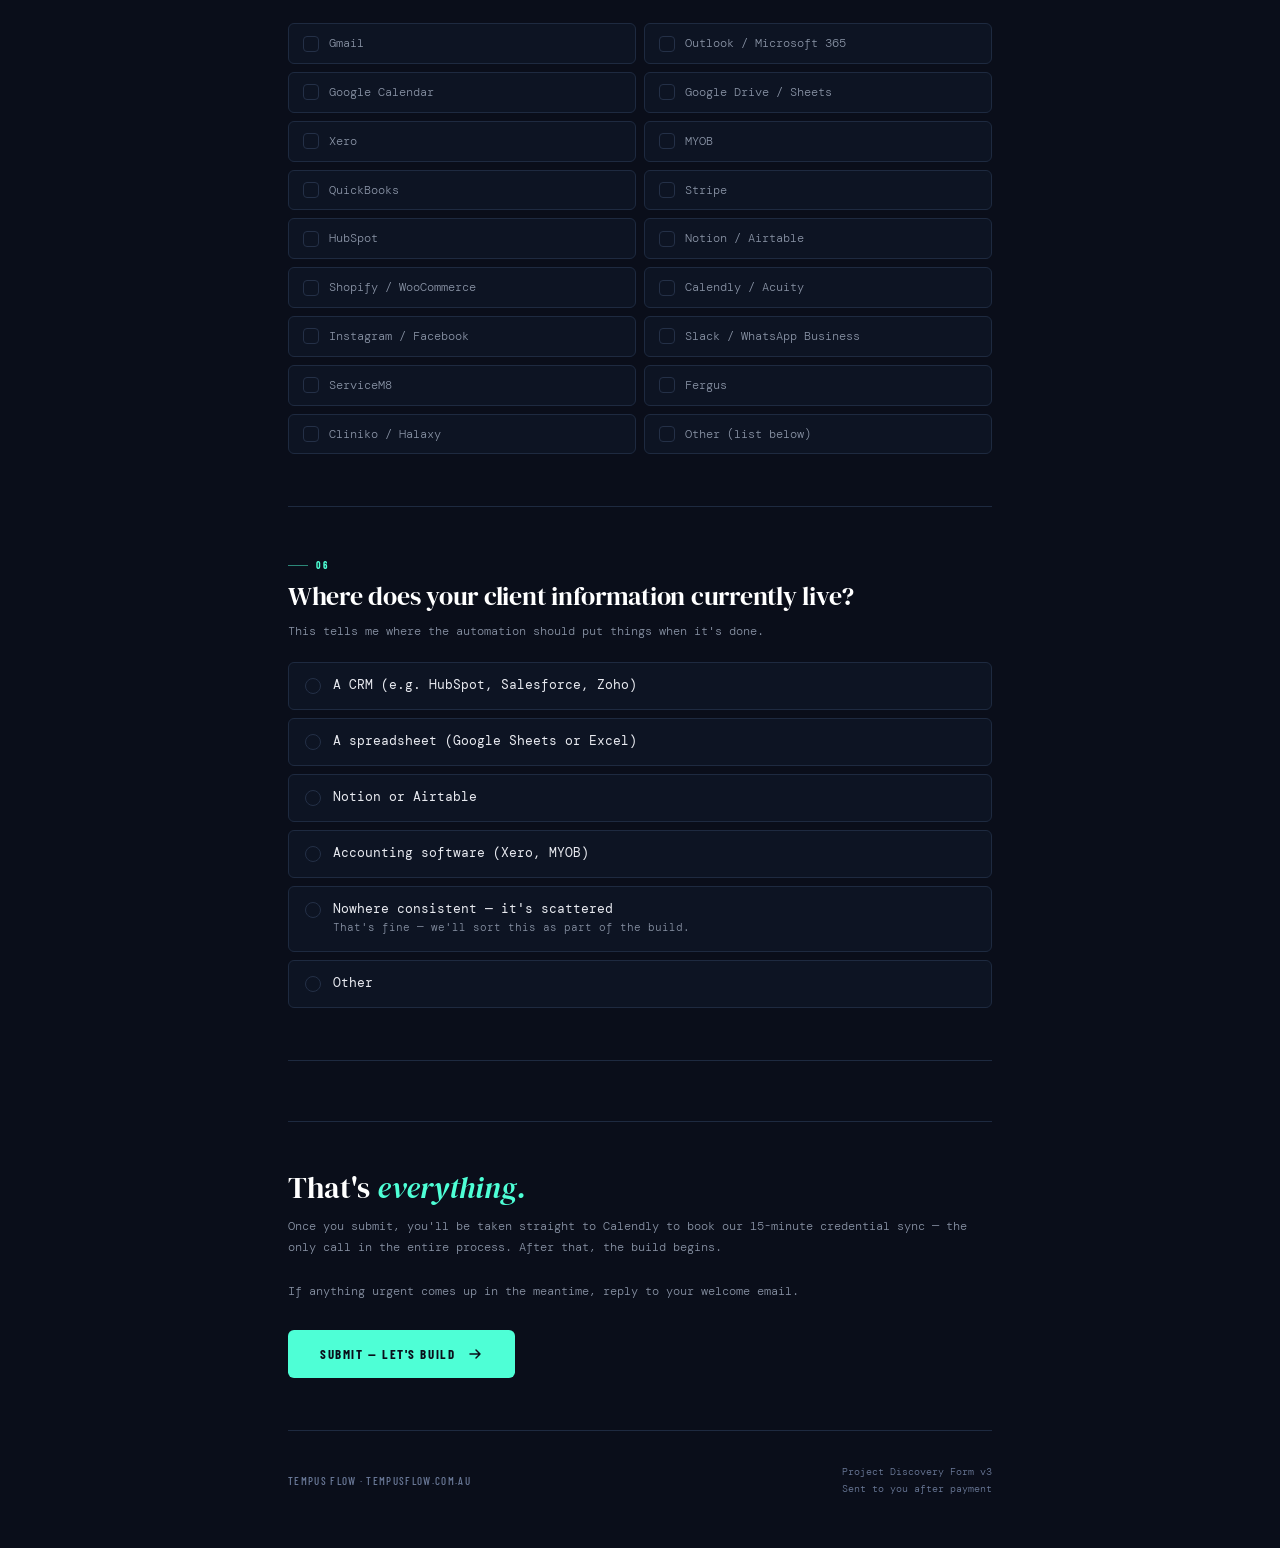
==== commit ea36e8b4: "Update discovery form intro to mention Calendly redirect and email fallback" ====
--- a/discovery.html
+++ b/discovery.html
@@ -677,7 +677,7 @@
 
     <div class="hero-label">Let's build</div>
     <h1>Tell me how your<br>business <em>actually</em> works.</h1>
-    <p class="hero-sub">Seven questions. No calls, no back-and-forth. The more specific you are here, the better your automations will be — and the less I'll need to come back and ask.<br><br>This takes about 10 minutes. — Corey</p>
+    <p class="hero-sub">Seven questions. No calls, no back-and-forth. The more specific you are here, the better your automations will be — and the less I'll need to come back and ask.<br><br>This takes about 10 minutes. Once you submit, you'll be taken straight to Calendly to lock in your 15-minute Credential Sync Call. <strong>Can't book right now?</strong> No problem — I'll send a confirmation email with the link so you can schedule it when you're ready. — Corey</p>
   </header>
 
   <!-- SUCCESS SCREEN -->
